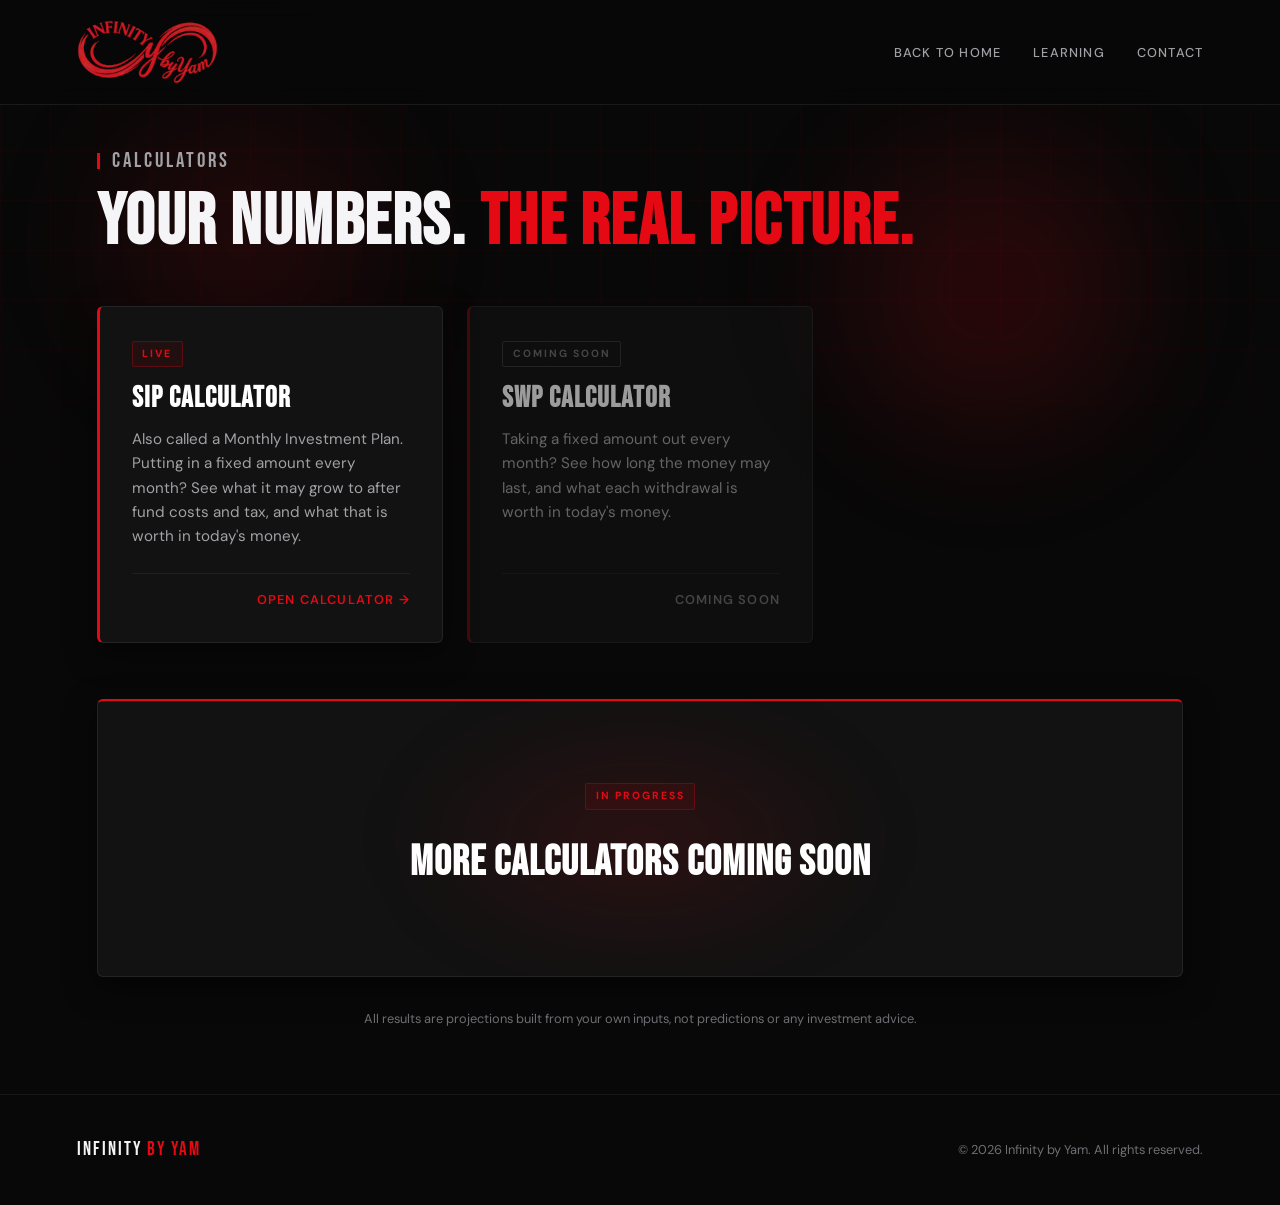
==== Calculators/index.html @ 7da92897 "Add files via upload" ====
<!DOCTYPE html>
<html lang="en">
<head>
<meta charset="UTF-8">
<meta name="viewport" content="width=device-width, initial-scale=1.0">
<title>Calculators · Infinity by Yam</title>
<link rel="icon" type="image/png" sizes="32x32" href="https://infinitybyyam.github.io/favicon-32.png">
<link rel="stylesheet" href="https://infinitybyyam.github.io/Calculators/calc-frame.css">
<style>
  /* Red grid at the top, same values as the home page and the Learning page */
  body { position: relative; }
  body::before { content: ''; position: absolute; top: 0; left: 0; right: 0; height: 620px; background-image: linear-gradient(rgba(229,9,20,0.04) 1px, transparent 1px), linear-gradient(90deg, rgba(229,9,20,0.04) 1px, transparent 1px); background-size: 50px 50px; -webkit-mask-image: linear-gradient(to bottom, #000 40%, transparent 100%); mask-image: linear-gradient(to bottom, #000 40%, transparent 100%); pointer-events: none; z-index: 0; }
  body::after { content: ''; position: absolute; top: 4rem; right: 5%; width: min(450px, 80vw); height: 450px; background: radial-gradient(circle, rgba(229,9,20,0.18) 0%, transparent 70%); filter: blur(40px); pointer-events: none; z-index: 0; }
  footer { position: relative; z-index: 1; }

  .hub-head { margin-bottom: 3rem; }
  .hub-head h1 { margin-bottom: 0; }

  .group-block { margin-bottom: 3.5rem; }

  /* CARDS */
  .calc-grid { display: grid; grid-template-columns: repeat(auto-fill, minmax(min(300px, 100%), 1fr)); gap: 1.5rem; }
  .calc-card { display: flex; flex-direction: column; justify-content: space-between; background: var(--surface); border: 1px solid var(--line); border-left: 3px solid var(--red); border-radius: 6px; padding: clamp(1.5rem, 4vw, 2rem); box-shadow: 0 10px 30px rgba(0,0,0,.5); color: inherit; text-decoration: none; min-width: 0; transition: border-color .2s, transform .2s, background .2s; }
  a.calc-card:hover, a.calc-card:focus-visible { border-color: var(--red); background: var(--surface2); transform: translateY(-2px); box-shadow: 0 10px 30px rgba(0,0,0,.5), 0 0 24px rgba(229,9,20,.18); }
  .calc-card .eyebrow { margin-bottom: 1rem; }
  .calc-card .eyebrow.soon { color: var(--faint); background: transparent; border-color: rgba(255,255,255,.15); }
  .calc-title { font-family: 'Bebas Neue', sans-serif; font-size: 1.8rem; letter-spacing: 1px; line-height: 1.1; color: #fff; margin-bottom: .75rem; }
  .calc-desc { font-size: .95rem; color: var(--muted); line-height: 1.6; margin-bottom: 1.5rem; }
  .calc-foot { display: flex; justify-content: flex-end; border-top: 1px solid rgba(255,255,255,.06); padding-top: 1rem; font-size: .8rem; font-weight: 600; letter-spacing: 1.2px; text-transform: uppercase; color: var(--red); transition: color .2s; }
  a.calc-card:hover .calc-foot, a.calc-card:focus-visible .calc-foot { color: #fff; }
  .calc-card.is-soon { opacity: .6; box-shadow: none; border-left-color: rgba(229,9,20,.4); }
  .calc-card.is-soon .calc-foot { color: var(--faint); }


  /* COMING SOON */
  .coming-soon { text-align: center; background: var(--surface); border: 1px solid var(--line); border-radius: 6px; box-shadow: 0 10px 30px rgba(0,0,0,.5); padding: clamp(3rem, 8vw, 5rem) 1.5rem; }
  .coming-soon { position: relative; overflow: hidden; border-top: 2px solid var(--red); }
  .coming-soon::before { content: ''; position: absolute; top: 50%; left: 50%; transform: translate(-50%, -50%); width: min(500px, 90vw); height: 260px; background: radial-gradient(ellipse, rgba(229,9,20,0.14) 0%, transparent 70%); filter: blur(40px); pointer-events: none; }
  .coming-soon > * { position: relative; }
  .coming-soon .eyebrow { margin-bottom: 1.25rem; }
  .coming-soon h2 { font-family: 'Bebas Neue', sans-serif; font-size: clamp(1.8rem, 4vw, 2.6rem); letter-spacing: 1px; color: #fff; }

  .hub-note { font-size: .8rem; color: var(--faint); margin-top: 2rem; text-align: center; }
</style>
</head>
<body>
<script src="https://infinitybyyam.github.io/Calculators/calc-frame.js"></script>

<main class="page">
  <div class="glow"></div>

  <header class="hub-head">
    <div class="section-label">Calculators</div>
    <h1>Your numbers. <span class="accent">The real picture.</span></h1>
  </header>

  <section class="group-block">
    <div class="calc-grid">

      <a class="calc-card" href="https://infinitybyyam.github.io/Calculators/sip_calculator.html">
        <div>
          <div class="eyebrow">Live</div>
          <h3 class="calc-title">SIP Calculator</h3>
          <p class="calc-desc">Also called a Monthly Investment Plan. Putting in a fixed amount every month? See what it may grow to after fund costs and tax, and what that is worth in today's money.</p>
        </div>
        <div class="calc-foot">Open Calculator &rarr;</div>
      </a>

      <div class="calc-card is-soon" aria-disabled="true">
        <div>
          <div class="eyebrow soon">Coming soon</div>
          <h3 class="calc-title">SWP Calculator</h3>
          <p class="calc-desc">Taking a fixed amount out every month? See how long the money may last, and what each withdrawal is worth in today's money.</p>
        </div>
        <div class="calc-foot">Coming soon</div>
      </div>

    </div>
  </section>

  <section class="coming-soon">
    <div class="eyebrow">In Progress</div>
    <h2>More Calculators Coming Soon</h2>
  </section>

  <p class="hub-note">All results are projections built from your own inputs, not predictions or any investment advice.</p>
</main>

</body>
</html>
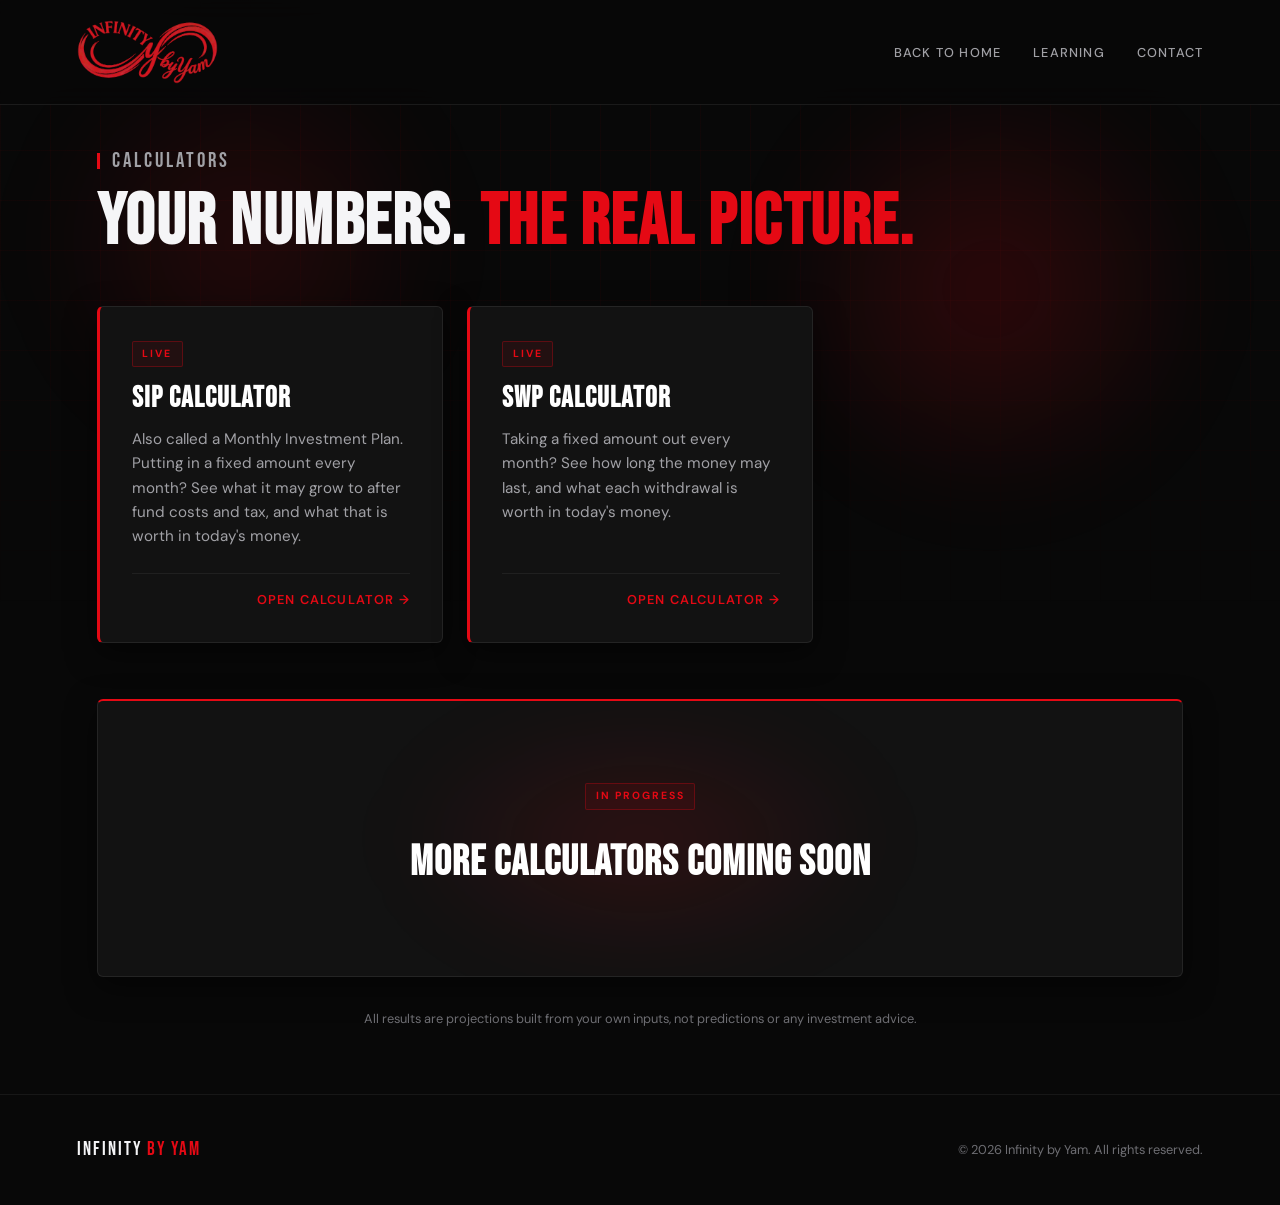
==== commit 1c499b95: "Add files via upload" ====
--- a/Calculators/index.html
+++ b/Calculators/index.html
@@ -66,14 +66,14 @@
         <div class="calc-foot">Open Calculator &rarr;</div>
       </a>
 
-      <div class="calc-card is-soon" aria-disabled="true">
+      <a class="calc-card" href="https://infinitybyyam.github.io/Calculators/swp_calculator.html">
         <div>
-          <div class="eyebrow soon">Coming soon</div>
+          <div class="eyebrow">Live</div>
           <h3 class="calc-title">SWP Calculator</h3>
           <p class="calc-desc">Taking a fixed amount out every month? See how long the money may last, and what each withdrawal is worth in today's money.</p>
         </div>
-        <div class="calc-foot">Coming soon</div>
-      </div>
+        <div class="calc-foot">Open Calculator &rarr;</div>
+      </a>
 
     </div>
   </section>
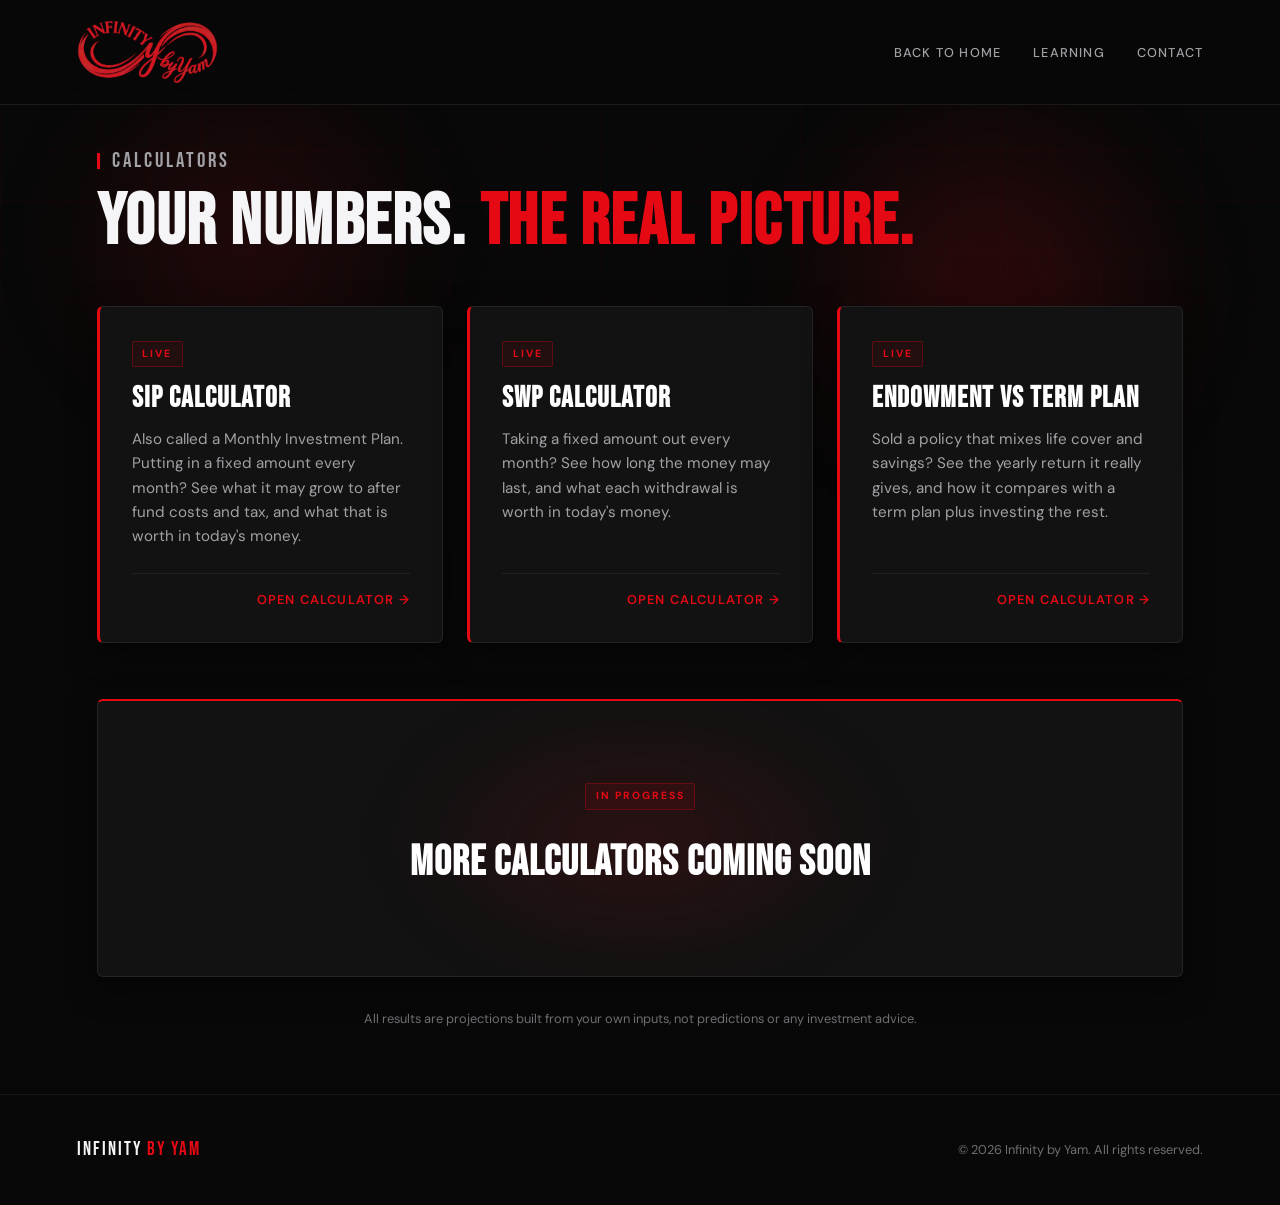
==== commit 2f643faa: "Add files via upload" ====
--- a/Calculators/index.html
+++ b/Calculators/index.html
@@ -75,6 +75,15 @@
         <div class="calc-foot">Open Calculator &rarr;</div>
       </a>
 
+      <a class="calc-card" href="https://infinitybyyam.github.io/Calculators/endowment_vs_term_calculator.html">
+        <div>
+          <div class="eyebrow">Live</div>
+          <h3 class="calc-title">Endowment vs Term Plan</h3>
+          <p class="calc-desc">Sold a policy that mixes life cover and savings? See the yearly return it really gives, and how it compares with a term plan plus investing the rest.</p>
+        </div>
+        <div class="calc-foot">Open Calculator &rarr;</div>
+      </a>
+
     </div>
   </section>
 
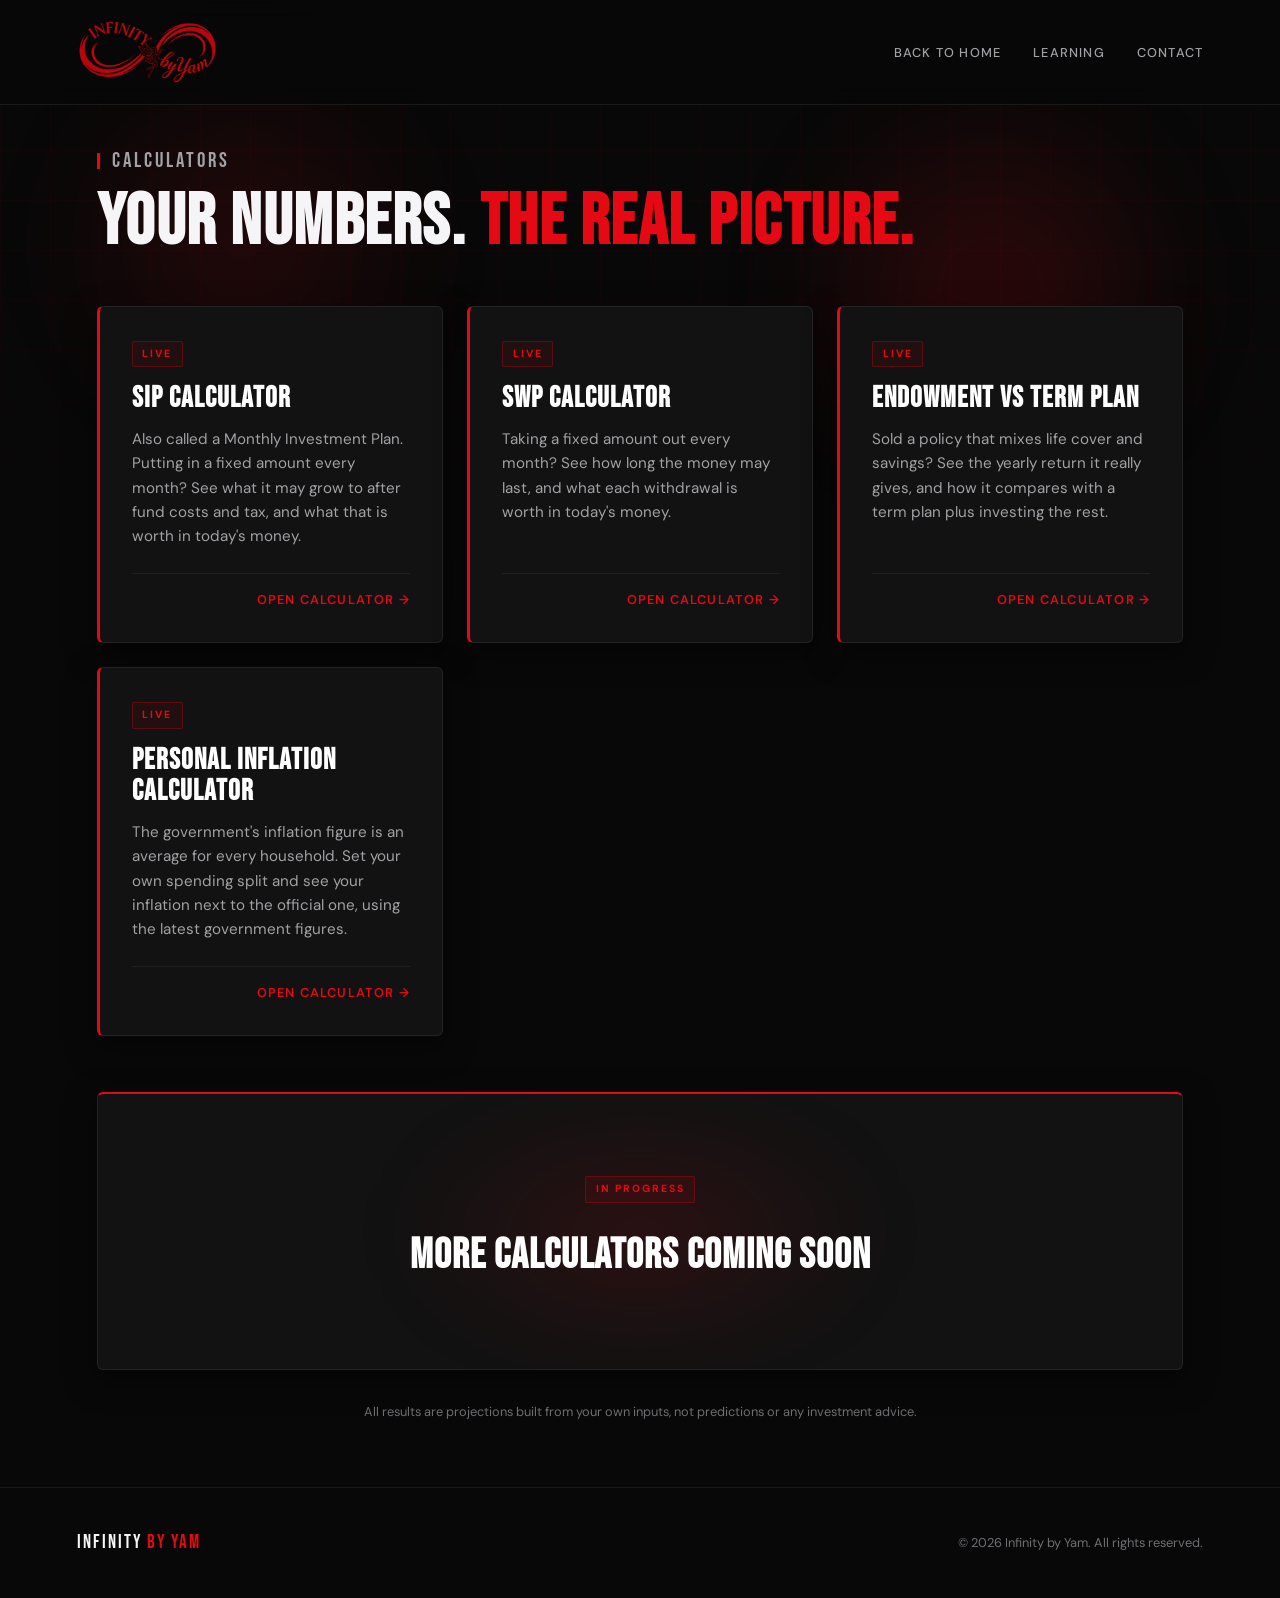
==== commit 7c9c97f4: "Add files via upload" ====
--- a/Calculators/index.html
+++ b/Calculators/index.html
@@ -84,6 +84,15 @@
         <div class="calc-foot">Open Calculator &rarr;</div>
       </a>
 
+      <a class="calc-card" href="https://infinitybyyam.github.io/Calculators/personal_inflation_calculator.html">
+        <div>
+          <div class="eyebrow">Live</div>
+          <h3 class="calc-title">Personal Inflation Calculator</h3>
+          <p class="calc-desc">The government's inflation figure is an average for every household. Set your own spending split and see your inflation next to the official one, using the latest government figures.</p>
+        </div>
+        <div class="calc-foot">Open Calculator &rarr;</div>
+      </a>
+
     </div>
   </section>
 
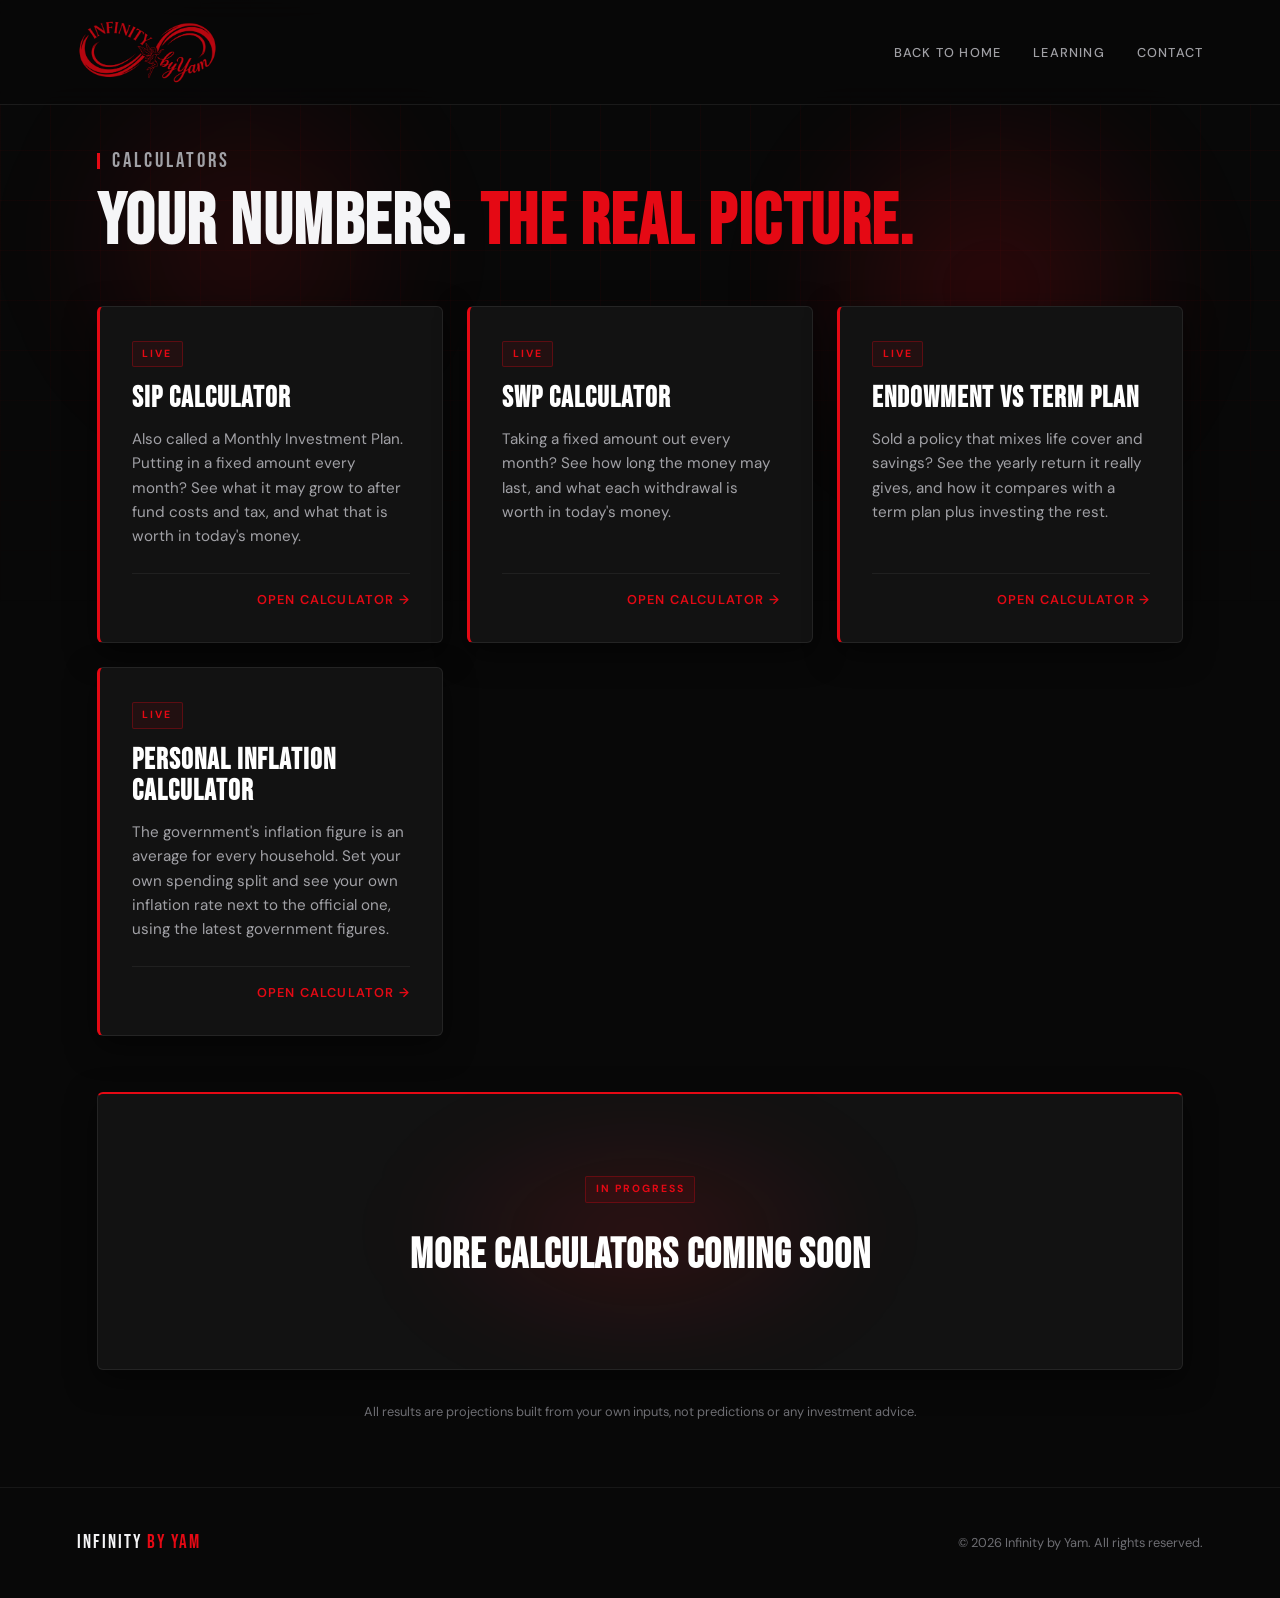
==== commit b074c2ca: "Update index.html" ====
--- a/Calculators/index.html
+++ b/Calculators/index.html
@@ -88,7 +88,7 @@
         <div>
           <div class="eyebrow">Live</div>
           <h3 class="calc-title">Personal Inflation Calculator</h3>
-          <p class="calc-desc">The government's inflation figure is an average for every household. Set your own spending split and see your inflation next to the official one, using the latest government figures.</p>
+          <p class="calc-desc">The government's inflation figure is an average for every household. Set your own spending split and see your own inflation rate next to the official one, using the latest government figures.</p>
         </div>
         <div class="calc-foot">Open Calculator &rarr;</div>
       </a>
